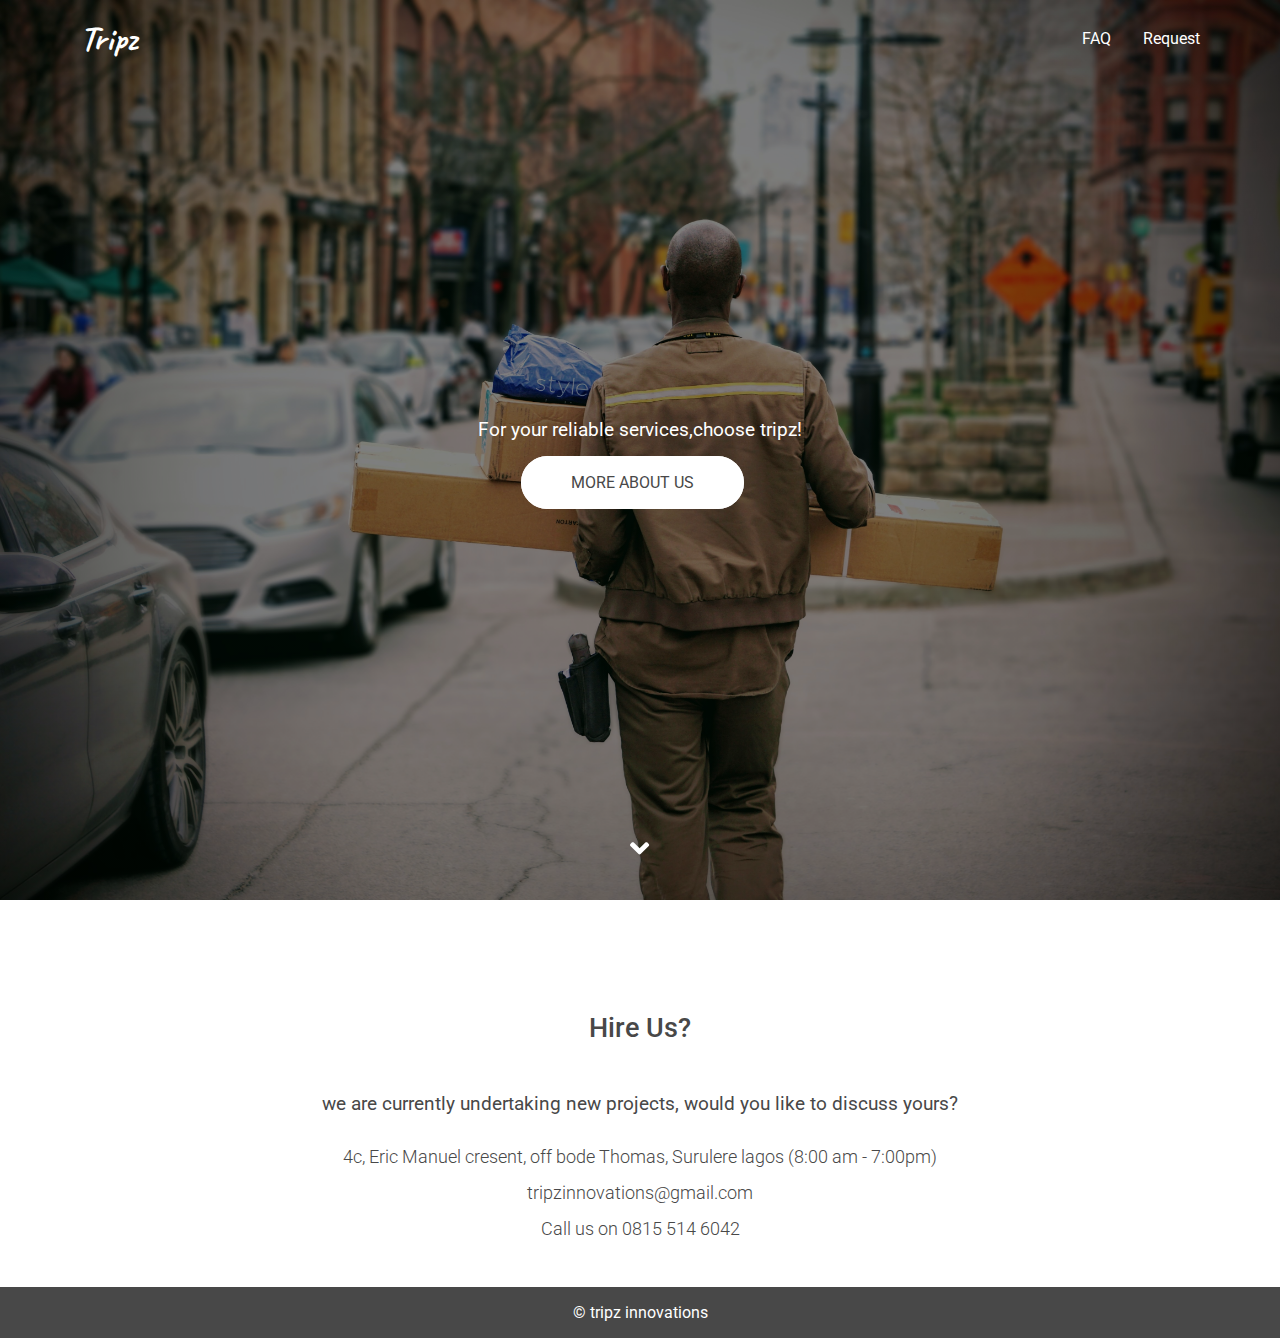
==== index.html @ a84bb5ba "Initial commit" ====
<!DOCTYPE html>
<html lang="en">
<head>
    <meta charset="UTF-8">
    <meta name="viewport" content="width=device-width, initial-scale=1.0">
    <title>Tripz innovation</title>
    <link rel="stylesheet" href="css/style.css">
</head>
<body>
    <div class="backdrop"></div>

    <div class="home-banner">
        <div class="home-header">
            <div class="home-header-logo">
                <!-- <svg xmlns="http://www.w3.org/2000/svg" id="Layer_1" data-name="Layer 1" viewBox="0 0 588.12 276.51">
                    <defs>
                        <style>.cls-1,.cls-2,.cls-3,.cls-4{fill:#133246;}.cls-2{opacity:0;}.cls-3{opacity:0.5;}.cls-4,.cls-5{stroke:#133246;stroke-miterlimit:10;}.cls-4{stroke-width:2px;}.cls-5{fill:#90cae9;stroke-width:3px;fill-rule:evenodd;}.cls-6{fill:#5aa5d5;}.cls-7{fill:#c8e4f2;}.cls-8{fill:#fff;}
                        </style>
                    </defs>
                    <title>Logo blue</title>
                    <rect class="cls-1" x="13.9" y="249.4" width="574.22" height="1.31"/>
                    <rect class="cls-1" x="146.97" y="223.6" width="308.07" height="52.91"/>
                    <path class="cls-1" d="M376.46,632.4l4.35-18q.44-3.57,1.17-4.59a2,2,0,0,1,1.66-1q1.86,0,4.22,5.15a16.36,16.36,0,0,0,2.88,4.73,6.42,6.42,0,0,0,3.31,1.39l1-.11,4.46.5L424,621l28.91,0,8.5,0,16.07-.26a17.79,17.79,0,0,1,2.59.25q7,.75,8.7.75a3,3,0,0,0,2.49-1.16q.31-.45,3.46-7.86c.91-2.23,2-3.34,3.34-3.34a6.31,6.31,0,0,1,2.07.49,20.33,20.33,0,0,1,.49,4.26l-.13,4.74,0,10.06q0,3.67-.64,23.68a6.62,6.62,0,0,1-.43,2.37,3.59,3.59,0,0,1-2,.82A1.77,1.77,0,0,1,496,655q-.62-.88-1.53-5.51-2-10.65-5.09-15.28a11.47,11.47,0,0,0-5.94-4.29q-3.89-1.33-18.6-1.41l-17.51-.09c-.15,3.18-.24,6.09-.25,8.71l.42,74.17q0,4.43-.5,16.72v15.88l-.15,8.84q0,4.18,1.21,6t6.72,3.5q9.51,2.8,12.73,3.41a8.52,8.52,0,0,1,3.2,1l0,3.58-14.71-.5q-12.12-.18-18.24-.63l-15.13.75-11.09.66a38.45,38.45,0,0,1-5.7-.27l-1.45-.73c.15-1.83.47-3,.95-3.51s1.77-.93,3.85-1.23a77.27,77.27,0,0,0,10.27-2.51q5.91-1.81,7.79-3.72a6.61,6.61,0,0,0,1.47-3.57q1-5.25,1.05-20.64l.11-20.28-.17-44.27-.37-9.55.07-31.86-16.68-.09q-14.92-.09-18.15,2-5.1,3.23-15.23,18.9-3.35,5.88-5.84,5.87l-.93-.24a2.75,2.75,0,0,1-.41-1.32,64.23,64.23,0,0,1,1.71-8.58C375.32,638.67,376.18,634.54,376.46,632.4Z" transform="translate(-372.2 -585.15)"/>
                    <path class="cls-2" d="M508.39,764.25q15.08-1.93,17-2.77c.9-.39,1.73-1.57,2.5-3.56v-1.31q0-3,.94-21.57.23-5.25.26-10.26l-.23-14.18.29-16.1.06-29.93.22-21.45q.18-13.59-1.72-16.59t-9.87-4.28q-8-1.31-8.8-1.9a2.18,2.18,0,0,1-.82-1.91,9.7,9.7,0,0,1,.32-2.15c.7-.71,2.29-1.1,4.78-1.16.34,0,1.29-.1,2.85-.29a34.24,34.24,0,0,1,4.4-.27l8.5,0,27.26-.2q23.1.12,32.36,4.11a30.93,30.93,0,0,1,14.7,13.38,40.64,40.64,0,0,1,5.37,21q-.12,22-20.16,33.42a52.74,52.74,0,0,0-5.4,3.56q3.48,8.6,9.72,20.67l13,26.05q7.78,14.4,10.78,18A25.25,25.25,0,0,0,624,760.7q4.29,2.41,14.44,4.62c.06.8.1,1.43.09,1.91s0,1.07-.11,1.79q-14.2.16-33.26.06c-.9,0-2.15-.09-3.73-.26q-7.28-16.29-17.12-35.83l-15.16-32.35q-3.07-5-5.09-6.3a10.05,10.05,0,0,0-5.33-1.28l-8.81.06L547,693q-.35,3.82-.4,15.63l-.22,40.81a24.72,24.72,0,0,0,.79,6.32,7.38,7.38,0,0,0,2.83,3.66q2,1.38,11.64,4.18l4.24,1.22a5.51,5.51,0,0,1,.81,3.22,22.44,22.44,0,0,1-3.93.58q-9.31-.06-13.14-.31c-1.31-.09-2.38-.13-3.21-.14l-14.07.16-13.76-.19c-.62,0-3.76.1-9.41.3l-2.07-.48-.2-1.2A4,4,0,0,1,508.39,764.25Zm38.88-77.82c1.86.09,3.24.13,4.14.14a85.88,85.88,0,0,0,17.22-1.93,26.17,26.17,0,0,0,11.11-5q4.28-3.5,7.16-10.39A37.25,37.25,0,0,0,589.83,655a38.92,38.92,0,0,0-4.37-17.18q-3.37-6.93-11.49-11.61t-19.51-4.76q-2.79,0-7.25.32-.45,6.19-.47,9.53l.4,22.27-.16,9.17Q546.94,672,547.27,686.43Z" transform="translate(-372.2 -585.15)"/>
                    <path class="cls-1" d="M639.59,764.85a14.17,14.17,0,0,1,4.68-1.29q15.86-1.11,18.15-4.26t2.45-30.62l0-12.54.07-13.13-.34-14.45.26-8.48-.06-9.32.06-11-.18-4.9.24-6.21c.08-1.43.12-3.1.13-5q0-7.53-.53-15.89a18.15,18.15,0,0,0-1.12-3.23q-3.82-2.29-12.37-3.11c-5.7-.55-8.92-1.15-9.68-1.79-.55-.48-.86-1.71-.91-3.7l8.72,0,27.5.86q10.57.06,28.24-.56a30.64,30.64,0,0,1-.23,3.58,60.33,60.33,0,0,1-6.95,1.27q-9.86,1.26-12,2.44a3.8,3.8,0,0,0-2,2q-1,2.14-1.28,8l-.61,15.4.13,53.15-.12,21q-.25,9.92-.28,13.5-.07,13.37.48,17.08a10.53,10.53,0,0,0,1.94,5.32,9.56,9.56,0,0,0,4.6,2.59,35.76,35.76,0,0,0,7.45,1.48q5.81.27,7.35,2a13.35,13.35,0,0,1,.29,2.63v.95q-9.45.32-13.91.28c-1.73,0-4.81-.14-9.24-.41l-14.32.16-24.4-.25h-2Z" transform="translate(-372.2 -585.15)"/>
                    <path class="cls-1" d="M715.64,616.83a16.69,16.69,0,0,1,2.39-.35q3.51,0,11.6.54c2.83.1,4.77.15,5.8.15,1.52,0,4.74-.13,9.64-.42l17.63-1.1a161.32,161.32,0,0,1,16.17-.63q16.26.09,25.88,5.45t14.78,16.7a53.48,53.48,0,0,1,5.11,22.55q-.1,18.72-11.58,32.23t-30.75,13.42a27.93,27.93,0,0,1-9-1.3,31,31,0,0,1-8.26-4.88,6.18,6.18,0,0,1-2.37-3.23,2.47,2.47,0,0,1,1.15-1.19,7.1,7.1,0,0,1,3,.73,23.8,23.8,0,0,0,8.91,1.48,28.37,28.37,0,0,0,15.51-4.56,28.83,28.83,0,0,0,11.11-13.16,44.85,44.85,0,0,0,3.83-18.09,43.52,43.52,0,0,0-3.83-18.07A37.57,37.57,0,0,0,792.08,629q-3.6-3-11.09-5.06a48.24,48.24,0,0,0-11.62-2.09q-12.82-.07-15.22,2.06l-.11,1.67.24,13.48-.12,2.38q-.23,3.22-.26,9.9-.14,24.32.46,30.28l0,6.68,1,54.49c0,.8-.1,2.27-.28,4.41s-.28,4-.29,5.6a34.68,34.68,0,0,0,.78,8.71q2.48.84,14.49,4c3.72,1.06,5.76,1.66,6.1,1.83a3.17,3.17,0,0,1,1.44,1.56,4.25,4.25,0,0,1-1.1,2.32,4.62,4.62,0,0,1-2.64.52c-.83,0-2.77-.22-5.8-.63a124.3,124.3,0,0,0-14-1.15l-18.24.74L725,770.33c-.69,0-2.7.06-6,.2l-.09-3.1,13.49-2.91q3.31-1,4-2.12,1.05-1.67,1.07-6.55c0-.72,0-2.27.13-4.65.08-1.67.13-4,.15-6.92q.07-14.06-.71-60-.3-21.46-.18-43.64v-2q0-8.58-2.22-10.86-3.81-3.94-19.14-6.54a6,6,0,0,1-.5-2.15A5.36,5.36,0,0,1,715.64,616.83Z" transform="translate(-372.2 -585.15)"/>
                    <path class="cls-1" d="M837.29,771.18l-.19-3a132.32,132.32,0,0,0,9.19-12.12q.62-1.08,3.86-5.47l5.85-9.4,40.12-60.75L930.69,628c.49-.87,1-1.82,1.57-2.85-2.47-.15-4.57-.23-6.28-.24s-4.06,0-6.79.13-10.15.22-22.24.38q-.72,0-6.69.62t-16,1.17q-10.07.54-14.73,2.9a21.81,21.81,0,0,0-5.84,5.22,56.85,56.85,0,0,0-6.89,10.1q-3.46,6.67-5.54,8.21l-1.76.23a45.37,45.37,0,0,1,2.22-7.81q1.89-5.42,5.29-19.48,2.41-7.62,3.41-11.2a50.61,50.61,0,0,1,1.91-5.83,6.43,6.43,0,0,1,1.93-.35h1.34a21.48,21.48,0,0,0-.86,4.53,6.69,6.69,0,0,0,2.58,5.68q2.6,2,13.76,2a73.6,73.6,0,0,0,9.43-.56q1.86-.24,9-.55l5.6,0,24.25-.6,21.55-.75,10.37-.36a11,11,0,0,1,4,.86l.2.83q0,1.9-7.94,13-4.19,5.71-5.12,7.26l-19.54,29.72q-4.39,6.78-6.79,10.23-1.36,1.89-8.26,12.12L892.73,715.4l-21.11,31.74q-7.3,10.71-9.82,15a18.53,18.53,0,0,0-1.25,2l40.31.57q9,.18,14.4.2,20,.12,28.12-6.94t11.33-23.63q.74-3.69,1.17-5.6a3.5,3.5,0,0,1,2.59-1.18l.41.36c.13,1.75.2,3.34.19,4.78q0,6-.4,16.34l-.36,8.11.17,7.4a34.44,34.44,0,0,1-.55,6.08c-2.49.23-4,.34-4.56.34q-4.26-.27-7.15-.28l-26.74.33-32.85-1-17,.26q-.82,0-6.32-.39c-1.93-.17-3.45-.26-4.56-.26a101.32,101.32,0,0,0-15.24,1.46c-2.21.31-3.52.46-3.94.46A10.29,10.29,0,0,1,837.29,771.18Z" transform="translate(-372.2 -585.15)"/>
                    <path class="cls-3" d="M580.67,767.29c0,2.86-22.24,5.19-49.68,5.19s-49.68-2.33-49.68-5.19,22.25-5.2,49.68-5.2S580.67,764.42,580.67,767.29Z" transform="translate(-372.2 -585.15)"/><path class="cls-4" d="M518.33,702.87c-1.06,3.5-1.31,2.19.07,5.8,2.19,5.86,2.51,16.92,2.23,21.86-.6,10.26-6.39,11.18,5,22,8.93-10.11,4.13-30.73,6.87-45.93.78-4.45,1.3-4.61,3.64-8.81a105,105,0,0,0,8.38-19.68l-25,14A27.39,27.39,0,0,1,518.33,702.87Z" transform="translate(-372.2 -585.15)"/>
                    <path class="cls-5" d="M509.16,663.69c.56,13.7,2.92,28.3-6.14,39.3-2.28,2.86-2,1.55-2.08,5.42-.13,6.25-3.92,16.64-6,21.13-4.34,9.31-10.07,8-3.46,22.3,12-6.1,15.19-27,23.36-40.14,2.38-3.84,2.91-3.8,6.64-6.84,12.15-10.06,22.69-22.72,27.39-37.69,1-3.06,1.41-6.87,2.56-9.34,2.57-5.52,10-8.94,16.59-12.13,8.13-4,12-6.26,18-11.73-.86-.31-5.77-.9-7-1.15-3.13-7.9-2.47-14.71,1.08-19.66-1.43,5.73-2.62,9.83,1.47,17.28,9.79,2.75,34.61-9.28,46.65-3.63,1.68.8,6.4,7.59,14-2-2.6-16.88-29.49-9.77-43-8.28a19.38,19.38,0,0,1,.64-8.66l1.44,6.89,19.73-2.55c-3.82-7.46-4.2-3.64-2.43-12.37-1.1,17.8,12.4,9.24,21.45,13.2,1.9.84,1.8,1.44,3.85,1.47a5.73,5.73,0,0,0,2-4.11c.74-4.9,6.89-4.55-9.06-17.06-3-2.41-9.43-7.87-13.77-6.4l-.18,2.83c-9.1-.2-25.63-7.7-45.64,2.36-10.11,5.09-22.55,21.2-30.67,30-6.42,7-24.92,24.87-32.62,29-29.51,15.8-35.56,34.32-50,43.5-12,7.56-28,4.68-26.25-9.11,1.27-9.48-11.38-9.2-7.88,6.42,4.18,18.44,29.52,20.59,47.74,2.07,9.25-9.32,18.49-22.78,31.53-30.24Z" transform="translate(-372.2 -585.15)"/>
                    <path class="cls-6" d="M546.33,655.6s-6.41,27.43-30.67,45C515.66,700.62,544.47,691.65,546.33,655.6Z" transform="translate(-372.2 -585.15)"/>
                    <path class="cls-7" d="M520.58,649.26s24.58-12.29,43.93-44C564.51,605.29,536.51,638.06,520.58,649.26Z" transform="translate(-372.2 -585.15)"/>
                    <path class="cls-6" d="M584,610.71s-4.9,13.25,0,16.57a11,11,0,0,0,4.87,0S580.23,628.39,584,610.71Z" transform="translate(-372.2 -585.15)"/>
                    <path class="cls-6" d="M622,599s-2.72,6.32,2.18,9.63a4.51,4.51,0,0,0,3.56.25S620.4,608.52,622,599Z" transform="translate(-372.2 -585.15)"/>
                    <path class="cls-7" d="M637.6,600.19c-1.84-1.13-2.69.21-.83,1.36S639.45,601.34,637.6,600.19Z" transform="translate(-372.2 -585.15)"/>
                    <path class="cls-8" d="M531.79,852.28H526v-34h5.84Z" transform="translate(-372.2 -585.15)"/>
                    <path class="cls-8" d="M542.53,818.31a1.31,1.31,0,0,1,.46.14,1.55,1.55,0,0,1,.4.3,5.61,5.61,0,0,1,.44.53L560.26,842c-.06-.55-.1-1.08-.12-1.61s0-1,0-1.47V818.27h5.13v34h-3a2.45,2.45,0,0,1-1.15-.24,2.66,2.66,0,0,1-.89-.84l-16.36-22.65c0,.5.07,1,.09,1.49s0,1,0,1.35v20.89h-5.13v-34h3A4,4,0,0,1,542.53,818.31Z" transform="translate(-372.2 -585.15)"/>
                    <path class="cls-8" d="M575.26,818.31a1.31,1.31,0,0,1,.46.14,1.55,1.55,0,0,1,.4.3,5.61,5.61,0,0,1,.44.53L593,842c-.06-.55-.1-1.08-.12-1.61s0-1,0-1.47V818.27H598v34h-3a2.45,2.45,0,0,1-1.15-.24,2.66,2.66,0,0,1-.89-.84l-16.36-22.65c0,.5.07,1,.09,1.49s0,1,0,1.35v20.89h-5.13v-34h3.05A4,4,0,0,1,575.26,818.31Z" transform="translate(-372.2 -585.15)"/>
                    <path class="cls-8" d="M634.31,835.27a20.16,20.16,0,0,1-1.15,6.93,16.65,16.65,0,0,1-3.22,5.51,14.53,14.53,0,0,1-5,3.64,16.8,16.8,0,0,1-13,0,14.61,14.61,0,0,1-5-3.64,16.69,16.69,0,0,1-3.24-5.51,21.6,21.6,0,0,1,0-13.85,16.74,16.74,0,0,1,3.24-5.52,14.71,14.71,0,0,1,5-3.63,15.8,15.8,0,0,1,6.48-1.31,15.57,15.57,0,0,1,6.48,1.32,14.91,14.91,0,0,1,5,3.63,16.54,16.54,0,0,1,3.22,5.51A20.14,20.14,0,0,1,634.31,835.27Zm-6,0a16.93,16.93,0,0,0-.69-5,10.77,10.77,0,0,0-1.95-3.77,8.52,8.52,0,0,0-3.11-2.38,10.81,10.81,0,0,0-8.26,0,8.51,8.51,0,0,0-3.13,2.38,10.82,10.82,0,0,0-2,3.77,18.61,18.61,0,0,0,0,10,10.73,10.73,0,0,0,2,3.77,8.68,8.68,0,0,0,3.13,2.36,10.81,10.81,0,0,0,8.26,0,8.69,8.69,0,0,0,3.11-2.36,10.69,10.69,0,0,0,1.95-3.77A16.88,16.88,0,0,0,628.34,835.27Z" transform="translate(-372.2 -585.15)"/>
                    <path class="cls-8" d="M634.61,818.27h4.7a1.8,1.8,0,0,1,1.23.4,2.44,2.44,0,0,1,.72,1l7.36,20.74c.24.67.48,1.41.7,2.22s.44,1.66.64,2.55a31,31,0,0,1,1.24-4.77l7.33-20.74a2.35,2.35,0,0,1,.7-1,1.76,1.76,0,0,1,1.23-.45h4.7l-12.64,34h-5.26Z" transform="translate(-372.2 -585.15)"/>
                    <path class="cls-8" d="M692.28,852.28h-4.5a1.9,1.9,0,0,1-1.25-.41,2.37,2.37,0,0,1-.7-1l-2.34-6.93h-13l-2.34,6.93a2.36,2.36,0,0,1-.68,1,1.83,1.83,0,0,1-1.25.45h-4.52l12.29-34h6ZM672,839.44h10l-3.81-11.31c-.17-.51-.37-1.1-.57-1.78s-.42-1.42-.62-2.22c-.2.8-.4,1.54-.6,2.23s-.38,1.29-.57,1.81Z" transform="translate(-372.2 -585.15)"/>
                    <path class="cls-8" d="M714.38,818.27v5.2H705v28.81h-5.83V823.47h-9.46v-5.2Z" transform="translate(-372.2 -585.15)"/>
                    <path class="cls-8" d="M724.64,852.28H718.8v-34h5.84Z" transform="translate(-372.2 -585.15)"/>
                    <path class="cls-8" d="M761.7,835.27a20.16,20.16,0,0,1-1.15,6.93,16.65,16.65,0,0,1-3.22,5.51,14.53,14.53,0,0,1-5,3.64,16.8,16.8,0,0,1-13,0,14.61,14.61,0,0,1-5-3.64,16.5,16.5,0,0,1-3.23-5.51,21.43,21.43,0,0,1,0-13.85,16.54,16.54,0,0,1,3.23-5.52,14.71,14.71,0,0,1,5-3.63,15.81,15.81,0,0,1,6.49-1.31,15.56,15.56,0,0,1,6.47,1.32,14.91,14.91,0,0,1,5,3.63,16.54,16.54,0,0,1,3.22,5.51A20.14,20.14,0,0,1,761.7,835.27Zm-6,0a17.27,17.27,0,0,0-.68-5,11,11,0,0,0-2-3.77A8.44,8.44,0,0,0,750,824.1a9.91,9.91,0,0,0-4.12-.82,10,10,0,0,0-4.14.82,8.59,8.59,0,0,0-3.13,2.38,11.16,11.16,0,0,0-2,3.77,18.61,18.61,0,0,0,0,10,11.07,11.07,0,0,0,2,3.77,8.76,8.76,0,0,0,3.13,2.36,10,10,0,0,0,4.14.82,9.91,9.91,0,0,0,4.12-.82,8.61,8.61,0,0,0,3.11-2.36,10.87,10.87,0,0,0,2-3.77A17.22,17.22,0,0,0,755.73,835.27Z" transform="translate(-372.2 -585.15)"/>
                    <path class="cls-8" d="M770,818.31a1.36,1.36,0,0,1,.47.14,1.55,1.55,0,0,1,.4.3,5.69,5.69,0,0,1,.43.53L787.72,842c-.06-.55-.1-1.08-.12-1.61s0-1,0-1.47V818.27h5.13v34h-3a2.48,2.48,0,0,1-1.15-.24,2.64,2.64,0,0,1-.88-.84l-16.37-22.65c0,.5.08,1,.1,1.49s0,1,0,1.35v20.89h-5.13v-34h3.05A4,4,0,0,1,770,818.31Z" transform="translate(-372.2 -585.15)"/>
                    <path class="cls-8" d="M815.8,824.46a1.71,1.71,0,0,1-.55.72,1.25,1.25,0,0,1-.75.22,1.74,1.74,0,0,1-1-.37c-.37-.24-.79-.51-1.28-.81a9.84,9.84,0,0,0-1.72-.81,6.82,6.82,0,0,0-2.33-.37,6.37,6.37,0,0,0-2.11.32,4.54,4.54,0,0,0-1.52.88,3.65,3.65,0,0,0-.92,1.36,4.8,4.8,0,0,0-.3,1.73,3.15,3.15,0,0,0,.62,2,5.15,5.15,0,0,0,1.63,1.37,15.24,15.24,0,0,0,2.32,1c.86.3,1.75.61,2.65.95a24,24,0,0,1,2.65,1.18,9,9,0,0,1,2.32,1.69,7.62,7.62,0,0,1,1.63,2.51,9.31,9.31,0,0,1,.62,3.59,12.48,12.48,0,0,1-.73,4.32,10,10,0,0,1-2.12,3.5,9.76,9.76,0,0,1-3.41,2.35,11.52,11.52,0,0,1-4.61.86,13.85,13.85,0,0,1-2.94-.31,15.08,15.08,0,0,1-2.78-.91,13.8,13.8,0,0,1-2.49-1.41,13,13,0,0,1-2.07-1.83l1.69-3a2.29,2.29,0,0,1,.57-.55,1.34,1.34,0,0,1,.75-.22,2,2,0,0,1,1.17.48c.42.32.91.68,1.48,1.07a11.1,11.1,0,0,0,2,1.07,7.3,7.3,0,0,0,2.79.48A5.42,5.42,0,0,0,811,846.2a4.81,4.81,0,0,0,1.36-3.68,3.62,3.62,0,0,0-.61-2.19,5.07,5.07,0,0,0-1.64-1.42,11.63,11.63,0,0,0-2.31-1c-.87-.26-1.75-.55-2.65-.87a21.6,21.6,0,0,1-2.64-1.13,8.77,8.77,0,0,1-2.31-1.71,7.89,7.89,0,0,1-1.64-2.65,10.9,10.9,0,0,1-.61-3.92,9.89,9.89,0,0,1,.68-3.62,9.38,9.38,0,0,1,2-3.13,9.85,9.85,0,0,1,3.21-2.18,10.85,10.85,0,0,1,4.35-.83,13.67,13.67,0,0,1,5.11.94,11.5,11.5,0,0,1,4,2.64Z" transform="translate(-372.2 -585.15)"/>
                </svg> -->
                <p>Tripz</p>
            </div>
            <div class="home-header-burger ss">
                <a id="openModalBurger" href="#" class="nav-link openNav">
                    <svg xmlns="http://www.w3.org/2000/svg" aria-hidden="true" focusable="false" data-prefix="fas" data-icon="bars" class="svg-inline--fa fa-bars fa-w-14" role="img" viewBox="0 0 448 512"><path fill="currentColor" d="M16 132h416c8.837 0 16-7.163 16-16V76c0-8.837-7.163-16-16-16H16C7.163 60 0 67.163 0 76v40c0 8.837 7.163 16 16 16zm0 160h416c8.837 0 16-7.163 16-16v-40c0-8.837-7.163-16-16-16H16c-8.837 0-16 7.163-16 16v40c0 8.837 7.163 16 16 16zm0 160h416c8.837 0 16-7.163 16-16v-40c0-8.837-7.163-16-16-16H16c-8.837 0-16 7.163-16 16v40c0 8.837 7.163 16 16 16z"/></svg>
                </a>
            </div>
            <nav class="home-header-navigation ls">
                <ul class="home-header-navigation-items">
                    <li class="home-header-navigation-item">
                        <a href="">FAQ</a>
                    </li>
                    <li class="home-header-navigation-item">
                        <a href="">Request</a>
                    </li>
                </ul>
            </nav>
        </div>

        <div class="home-banner-content">
            <div class="banner-slogan">For your reliable services,choose tripz!</div>
            <div class="banner-link">
                <a href="" class="banner-button">MORE ABOUT US</a>
            </div>
        </div>

        <div class="home-banner-scroll arrow">
                <svg xmlns="http://www.w3.org/2000/svg" aria-hidden="true" focusable="false" data-prefix="fas" data-icon="angle-down" class="svg-inline--fa fa-angle-down fa-w-10" role="img" viewBox="0 0 320 512"><path fill="currentColor" d="M143 352.3L7 216.3c-9.4-9.4-9.4-24.6 0-33.9l22.6-22.6c9.4-9.4 24.6-9.4 33.9 0l96.4 96.4 96.4-96.4c9.4-9.4 24.6-9.4 33.9 0l22.6 22.6c9.4 9.4 9.4 24.6 0 33.9l-136 136c-9.2 9.4-24.4 9.4-33.8 0z"/></svg>
        </div>
    </div>

    <footer class="footer-main">
        <div class="footer-content">
            <div class="footer-content-title">
                <p>Hire Us?</p>
            </div>
            <div class="footer-content-text">
                <p>we are currently undertaking new  projects, would you like to discuss yours?</p>
            </div>
            <div>
                <ul class="footer-content-items">
                    <li class="footer-content-item">4c, Eric Manuel cresent, off bode Thomas, Surulere lagos (8:00 am - 7:00pm)</li>

                    <li class="footer-content-item"><a href="mailto:tripzinnovations@gmail.com" target="blank">tripzinnovations@gmail.com</a></li>

                    <li class="footer-content-item last">Call us on <a href="tel:+2348155146042">0815 514 6042</a></li>
                </ul>
            </div>
        </div>
        <div class="footer-copyright">
            <p>&#169; tripz innovations</p>
        </div>
    </footer>

    <nav class="mobile-navigation ss">
        <div class="mobile-navigation-header">
            <div class="mobile-navigation-logo">
                <p>Tripz</p>
            </div>

            <div class="mobile-navigation-remove">
                <a href="#" id="closeModalOne" class="mobile-navigation-link close-mobile-nav">
                    <svg xmlns="http://www.w3.org/2000/svg" aria-hidden="true" focusable="false" data-prefix="fas" data-icon="times" class="svg-inline--fa fa-times fa-w-11" role="img" viewBox="0 0 352 512"><path fill="currentColor" d="M242.72 256l100.07-100.07c12.28-12.28 12.28-32.19 0-44.48l-22.24-22.24c-12.28-12.28-32.19-12.28-44.48 0L176 189.28 75.93 89.21c-12.28-12.28-32.19-12.28-44.48 0L9.21 111.45c-12.28 12.28-12.28 32.19 0 44.48L109.28 256 9.21 356.07c-12.28 12.28-12.28 32.19 0 44.48l22.24 22.24c12.28 12.28 32.2 12.28 44.48 0L176 322.72l100.07 100.07c12.28 12.28 32.2 12.28 44.48 0l22.24-22.24c12.28-12.28 12.28-32.19 0-44.48L242.72 256z"/></svg>
                </a>
            </div>
        </div>
        
        <ul class="mobile-navigation-items">
            <li class="mobile-navigation-item">
                <a href="">Request a delivery</a>
            </li>
            <li class="mobile-navigation-item">
                <a href="">FAQ</a>
            </li>
        </ul>
    </nav>

    <script src="js/nav.js"></script>
</body>
</html>
---- css/style.css ----
@import url('https://fonts.googleapis.com/css2?family=Caveat:wght@400;700&family=Dancing+Script:wght@700&family=Roboto:wght@100;300;400;500;700;900&display=swap');

:root {
    font-size: 16px;
    font-family: 'Roboto', sans-serif;
    --color-main: #ffffff;
    --company-color: #5DADE2;
    --dark-text : #484848;
}

body {
    margin: 0;
    padding: 0;
    color: var(--color-main);
}

.home-banner {
    background: linear-gradient( rgba(0, 0, 0, 0.5), rgba(0, 0, 0, 0.5) ), url(../img/bannerPhoto.jpg);
    background-position: center;
    background-repeat: no-repeat;
    background-size: cover;
    height: 100vh;
    display: flex;
    flex-direction: column;
    flex-wrap: nowrap;
    justify-content: space-between;
    align-items: center;
}

.home-header {
    display: flex;
    flex-direction: row;
    flex-wrap: nowrap;
    align-items: center;
    justify-content: space-between;
    width: 90%;
}

.home-header-logo p,
.mobile-navigation-logo p {
    font-size: 2.2rem;
    font-family: 'Caveat', cursive;
    font-weight: 700;
}

.home-header-navigation-items {
    margin: 0;
    padding: 0;
    list-style: none;
    display: flex;
}

.home-banner-content {
    width: 90%;
}

.banner-slogan {
    text-align: center;
}

.banner-link {
    text-align: center;
    margin-top: 2rem;
}

.banner-link a {
    text-decoration: none;
}

.banner-button {
    color: var(--dark-text);
    background: var(--color-main);
    border: 2px solid var(--color-main);
    border-radius: 35px;
    margin-right: 15px;
}

.home-banner-scroll-text {
    text-align: center;
}

.home-banner-scroll {
    width: 1.2rem;
    padding-bottom: 2rem;
}

.home-banner-scroll svg {
    width: 1.2rem;
}

.arrow {
    animation: scroll .7s ease-in alternate infinite;
}

@keyframes scroll {
    0% {
        transform: translateY(0);
    }

    100% {
        transform: translateY(10px);
    }
}

/* footer */
.footer-main {
    display: flex;
    flex-direction: column;
    flex-wrap: nowrap;
    justify-content: center;
    align-items: center;
    text-align: center;
}

.footer-content {
    width: 90%;
    display: flex;
    flex-direction: column;
    justify-content: center;
    align-items: center;
    background: var(--color-main);
    color: var(--dark-text);
}

.footer-content-title p {
    font-size: 1.7rem;
    margin-top: 7rem;
    margin-bottom: 3rem;
    font-weight: 500;
}

.footer-content-text p {
    font-size: 1.2rem;
    margin-top: 0;
    margin-bottom: 2rem;
    font-weight: 400;
}

.footer-content-items {
    margin: 0;
    padding: 0;
    list-style: none;
    font-size: 1.1rem;
    font-weight: 300;
}

.footer-content-item {
    margin-bottom: 1rem;
    color: var(--dark-text);
}

.footer-content-item a {
    color: var(--dark-text);
    text-decoration: none;
}

.footer-content-item a:hover {
    color: var(--company-color);
}

.footer-copyright {
    background: var(--dark-text);
    color: var(--color-main);
    width: 100%;
}

.last {
    margin-bottom: 3rem;
}

/* Small screens */
@media only screen and (max-width: 700px) {

    .backdrop {
        position: fixed;
        display: none;
        top: 0;
        left: 0;
        z-index: 100;
        width: 100vw;
        height: 100vh;
        background: rgba(0, 0, 0, 0.5);
    }

    .home-header-logo p {
        margin: 1rem 0;
    }

    .home-header-burger a {
        text-decoration: none;
        color: var(--color-main);
    }

    .mobile-navigation-remove a {
        text-decoration: none;
        color: var(--dark-text);
    }

    .banner-slogan {
        text-align: center;
        font-size: 1rem;
    }

    .banner-button {
        font-size: .9rem;
        padding: .8rem 3rem;
    }

    .mobile-navigation-header {
        width: 100%;
        display: flex;
        flex-direction: row;
        flex-wrap: nowrap;
        align-items: center;
        justify-content: space-between;
    }

    .home-header-burger {
        width: 1.2rem;
    }

    .mobile-navigation-link svg {
        width: 1.2rem;
    }

    .mobile-navigation {
        display: none;
        flex-direction: column;
        flex-wrap: nowrap;
        align-items: flex-start;
        position: fixed;
        z-index: 101;
        top: 0;
        left: 0;
        background: var(--color-main);
        width: 80%;
        height: 100vh;
    }

    .mobile-navigation-logo p {
        margin: .6rem 1rem 3rem 1rem;
        color: var(--company-color);
    }

    .mobile-navigation-remove {
        margin: .6rem 1rem 3rem 1rem;
    }

    .mobile-navigation-items {
        height: 100%;
        list-style: none;
        margin: 0 1rem .5rem 1rem;
        padding: 0;
    }

    .mobile-navigation-item {
        margin: 0 .5rem 1rem;
    }

    .mobile-navigation-item a {
        font-size: 1.2rem;
        text-decoration: none;
        font-weight: 500;
        color: var(--dark-text);
    }

    .ls {
        display: none;
    }
}

/* Large screens */
@media only screen and (min-width: 701px) {

    .home-header {
        padding: 0;
    }

    .home-header-navigation-item {
        margin: 0 16px;
    }

    .home-header-logo p {
        margin: 1rem;
    }

    .home-header-navigation-item a {
        text-decoration: none;
        color: var(--color-text);
        font-weight: 400;
        padding: 3px 0;
    }

    .home-header-navigation-item:hover {
        color: var(--company-color);
    }

    .banner-slogan {
        font-size: 1.2rem;
    }

    .banner-button {
        font-size: 1rem;
        padding: 15px 3rem;
        transition: ease-in-out 1000ms;
    }

    .banner-button:hover {
        color: var(--color-main);
        background: var(--company-color);
        border-color: var(--company-color);
    }

    .ss {
        display: none;
    }
}
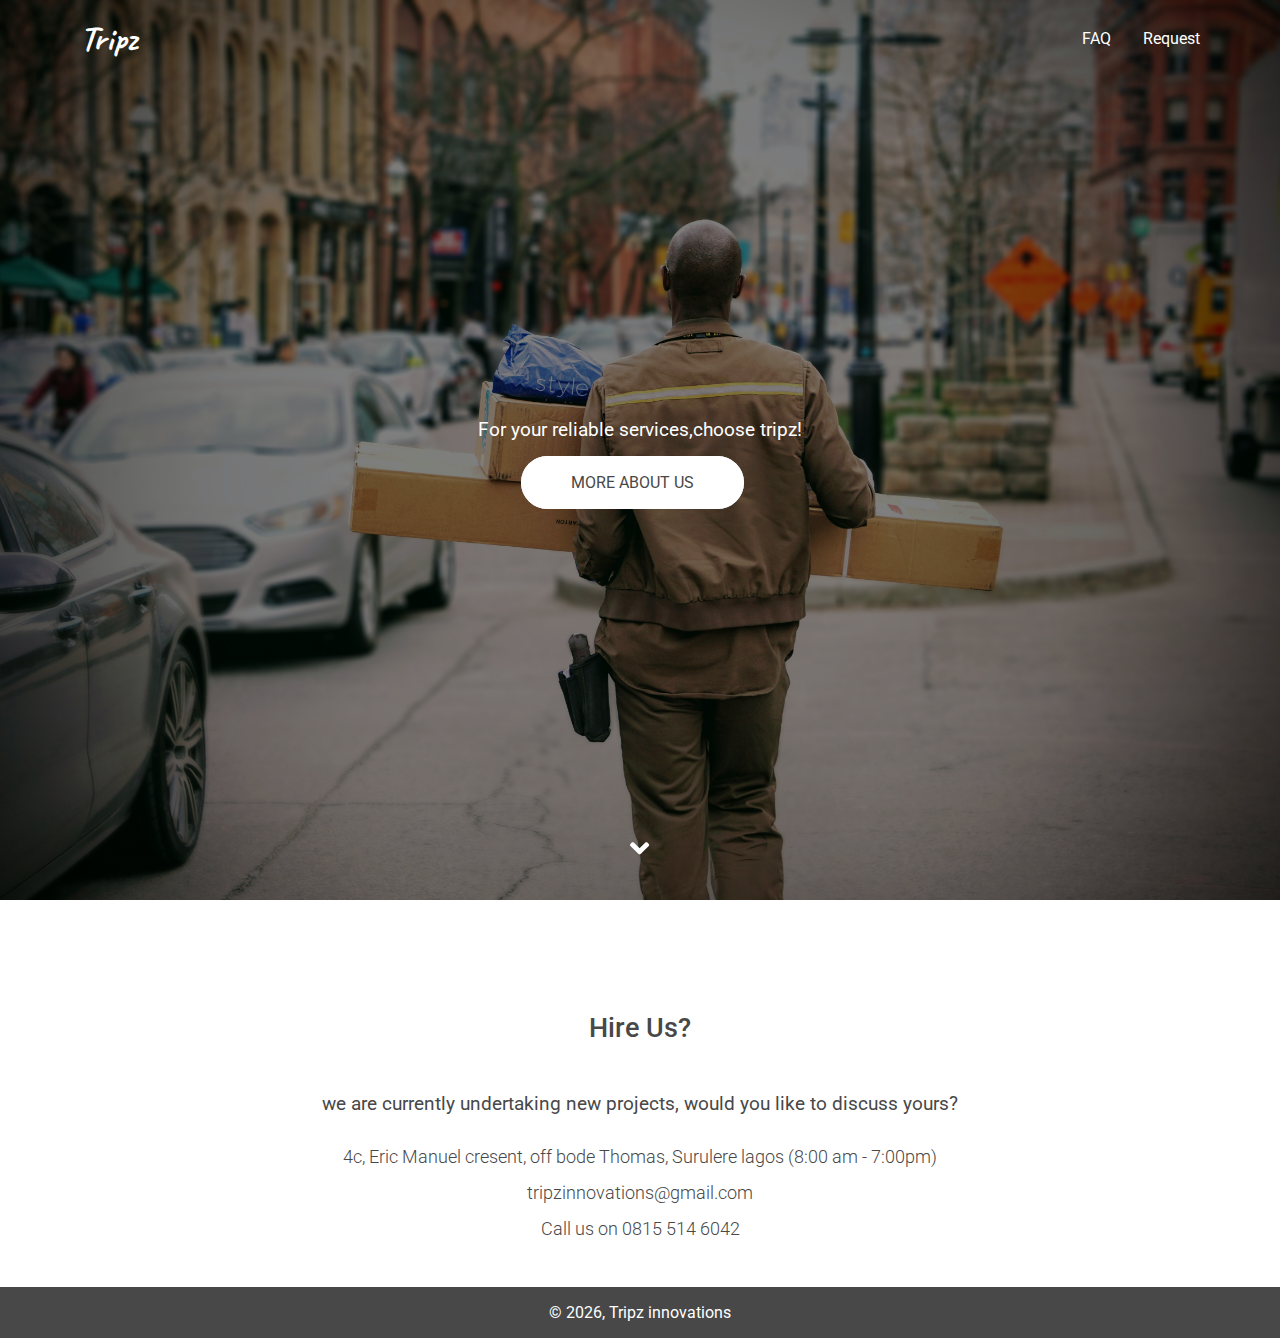
==== commit b980fd6f: "auto year" ====
--- a/index.html
+++ b/index.html
@@ -94,7 +94,7 @@
             </div>
         </div>
         <div class="footer-copyright">
-            <p>&#169; tripz innovations</p>
+            <p>&#169; <script>new Date().getFullYear()>2010&&document.write(new Date().getFullYear());</script>, Tripz innovations</p>
         </div>
     </footer>
 
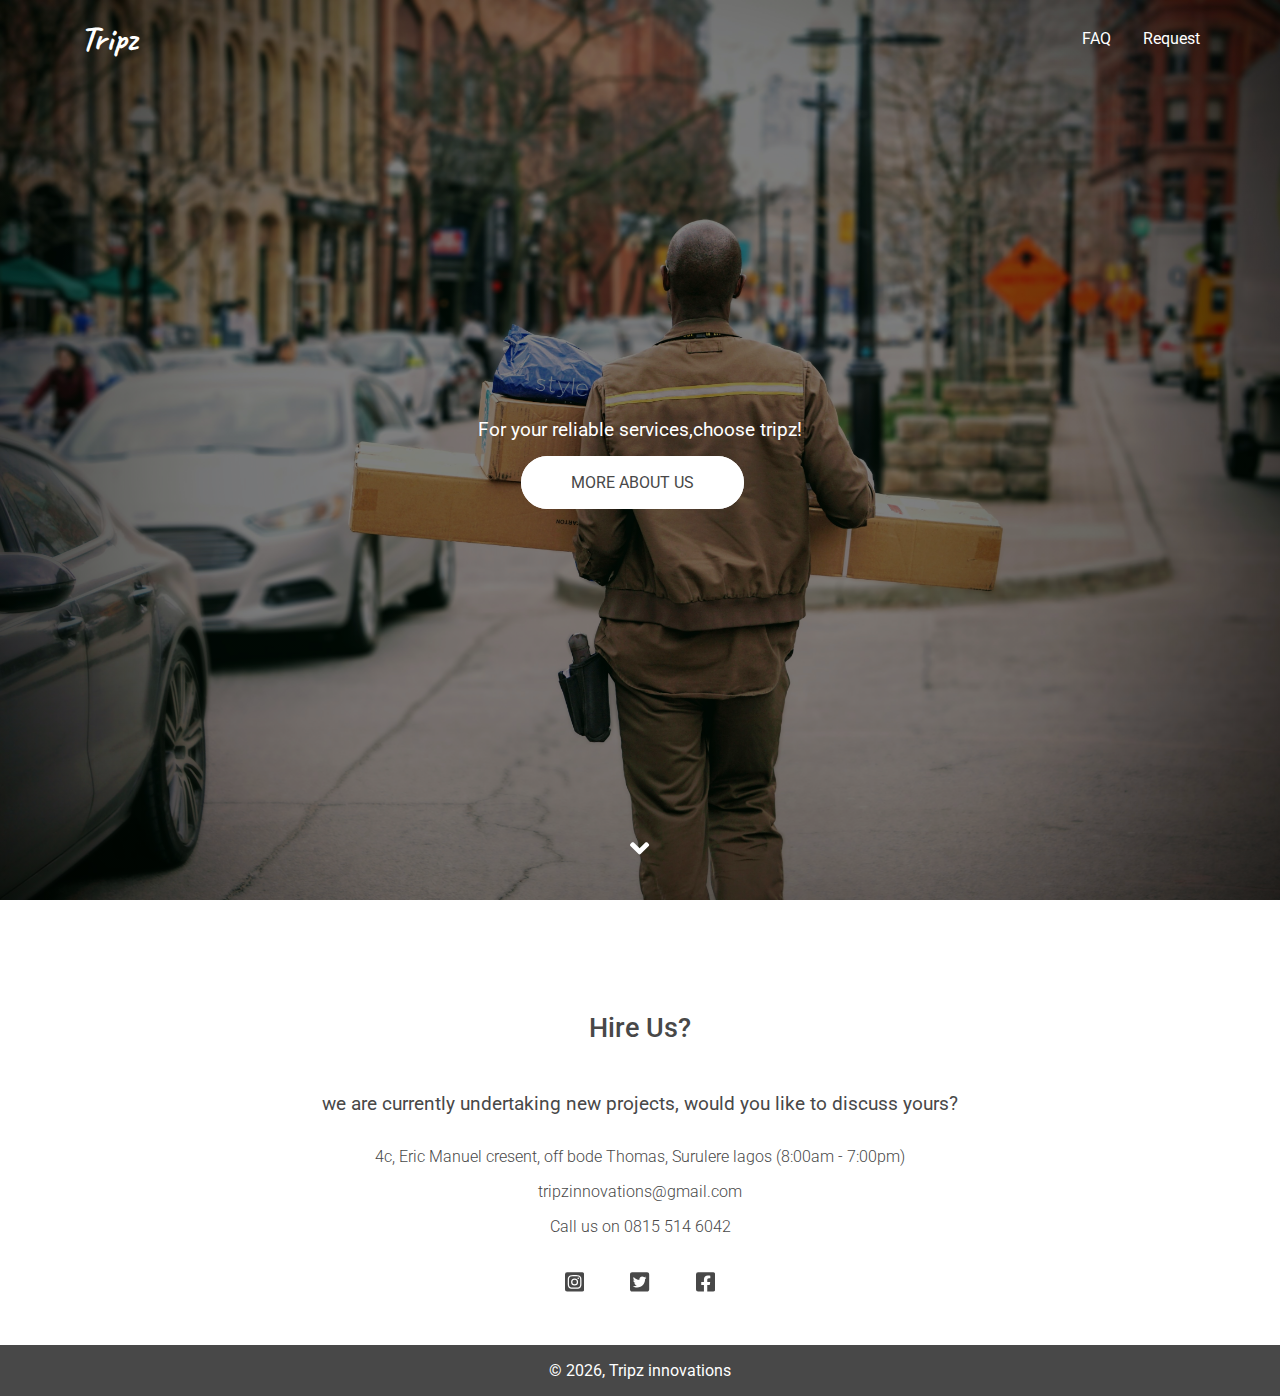
==== commit 35659762: "homepage done" ====
--- a/index.html
+++ b/index.html
@@ -85,11 +85,34 @@
             </div>
             <div>
                 <ul class="footer-content-items">
-                    <li class="footer-content-item">4c, Eric Manuel cresent, off bode Thomas, Surulere lagos (8:00 am - 7:00pm)</li>
+                    <li class="footer-content-item">4c, Eric Manuel cresent, off bode Thomas, Surulere lagos (8:00am - 7:00pm)</li>
 
                     <li class="footer-content-item"><a href="mailto:tripzinnovations@gmail.com" target="blank">tripzinnovations@gmail.com</a></li>
 
                     <li class="footer-content-item last">Call us on <a href="tel:+2348155146042">0815 514 6042</a></li>
+                </ul>
+            </div>
+            <div class="footer-socialmedia">
+                <ul class="footer-socialmedia-icons">
+
+                    <li class="footer-socialmedia-icon">
+                        <a href="https://www.instagram.com/i__tripz/" target="blank" class="ss-icon">
+                            <svg xmlns="http://www.w3.org/2000/svg" aria-hidden="true" focusable="false" data-prefix="fab" data-icon="instagram-square" class="svg-inline--fa fa-instagram-square fa-w-14" role="img" viewBox="0 0 448 512"><path fill="currentColor" d="M224,202.66A53.34,53.34,0,1,0,277.36,256,53.38,53.38,0,0,0,224,202.66Zm124.71-41a54,54,0,0,0-30.41-30.41c-21-8.29-71-6.43-94.3-6.43s-73.25-1.93-94.31,6.43a54,54,0,0,0-30.41,30.41c-8.28,21-6.43,71.05-6.43,94.33S91,329.26,99.32,350.33a54,54,0,0,0,30.41,30.41c21,8.29,71,6.43,94.31,6.43s73.24,1.93,94.3-6.43a54,54,0,0,0,30.41-30.41c8.35-21,6.43-71.05,6.43-94.33S357.1,182.74,348.75,161.67ZM224,338a82,82,0,1,1,82-82A81.9,81.9,0,0,1,224,338Zm85.38-148.3a19.14,19.14,0,1,1,19.13-19.14A19.1,19.1,0,0,1,309.42,189.74ZM400,32H48A48,48,0,0,0,0,80V432a48,48,0,0,0,48,48H400a48,48,0,0,0,48-48V80A48,48,0,0,0,400,32ZM382.88,322c-1.29,25.63-7.14,48.34-25.85,67s-41.4,24.63-67,25.85c-26.41,1.49-105.59,1.49-132,0-25.63-1.29-48.26-7.15-67-25.85s-24.63-41.42-25.85-67c-1.49-26.42-1.49-105.61,0-132,1.29-25.63,7.07-48.34,25.85-67s41.47-24.56,67-25.78c26.41-1.49,105.59-1.49,132,0,25.63,1.29,48.33,7.15,67,25.85s24.63,41.42,25.85,67.05C384.37,216.44,384.37,295.56,382.88,322Z"/></svg>
+                        </a>
+                    </li>
+                    
+                    <li class="footer-socialmedia-icon">
+                        <a href="https://twitter.com/I__Tripz/" target="blank" class="ss-icon">
+                            <svg xmlns="http://www.w3.org/2000/svg" aria-hidden="true" focusable="false" data-prefix="fab" data-icon="twitter-square" class="svg-inline--fa fa-twitter-square fa-w-14" role="img" viewBox="0 0 448 512"><path fill="currentColor" d="M400 32H48C21.5 32 0 53.5 0 80v352c0 26.5 21.5 48 48 48h352c26.5 0 48-21.5 48-48V80c0-26.5-21.5-48-48-48zm-48.9 158.8c.2 2.8.2 5.7.2 8.5 0 86.7-66 186.6-186.6 186.6-37.2 0-71.7-10.8-100.7-29.4 5.3.6 10.4.8 15.8.8 30.7 0 58.9-10.4 81.4-28-28.8-.6-53-19.5-61.3-45.5 10.1 1.5 19.2 1.5 29.6-1.2-30-6.1-52.5-32.5-52.5-64.4v-.8c8.7 4.9 18.9 7.9 29.6 8.3a65.447 65.447 0 0 1-29.2-54.6c0-12.2 3.2-23.4 8.9-33.1 32.3 39.8 80.8 65.8 135.2 68.6-9.3-44.5 24-80.6 64-80.6 18.9 0 35.9 7.9 47.9 20.7 14.8-2.8 29-8.3 41.6-15.8-4.9 15.2-15.2 28-28.8 36.1 13.2-1.4 26-5.1 37.8-10.2-8.9 13.1-20.1 24.7-32.9 34z"/></svg>
+                        </a>
+                    </li>
+                    
+                    <li class="footer-socialmedia-icon">
+                        <a href="https://www.facebook.com/Tripz-Innovations-100626445048101/" target="blank" class="ss-icon">
+                            <svg xmlns="http://www.w3.org/2000/svg" aria-hidden="true" focusable="false" data-prefix="fab" data-icon="facebook-square" class="svg-inline--fa fa-facebook-square fa-w-14" role="img" viewBox="0 0 448 512"><path fill="currentColor" d="M400 32H48A48 48 0 0 0 0 80v352a48 48 0 0 0 48 48h137.25V327.69h-63V256h63v-54.64c0-62.15 37-96.48 93.67-96.48 27.14 0 55.52 4.84 55.52 4.84v61h-31.27c-30.81 0-40.42 19.12-40.42 38.73V256h68.78l-11 71.69h-57.78V480H400a48 48 0 0 0 48-48V80a48 48 0 0 0-48-48z"/></svg>
+                        </a>
+                    </li>
+
                 </ul>
             </div>
         </div>
--- a/css/style.css
+++ b/css/style.css
@@ -140,7 +140,7 @@
     margin: 0;
     padding: 0;
     list-style: none;
-    font-size: 1.1rem;
+    font-size: 1rem;
     font-weight: 300;
 }
 
@@ -155,6 +155,38 @@
 }
 
 .footer-content-item a:hover {
+    color: var(--company-color);
+}
+
+.footer-socialmedia {
+    width: 80%;
+    max-width: 150px;
+}
+
+.footer-socialmedia-icons {
+    list-style: none;
+    display: flex;
+    flex-direction: row;
+    flex-wrap: nowrap;
+    justify-content: space-between;
+    margin-bottom: 3rem;
+    padding: 0;
+}
+
+.footer-socialmedia-icon {
+    margin: 0;
+}
+
+.ss-icon {
+    width: 1.2rem;
+}
+
+.ss-icon svg {
+    width: 1.2rem;
+    color: var(--dark-text);
+}
+
+.ss-icon svg:hover {
     color: var(--company-color);
 }
 
@@ -165,7 +197,7 @@
 }
 
 .last {
-    margin-bottom: 3rem;
+    margin-bottom: 1.2rem;
 }
 
 /* Small screens */
